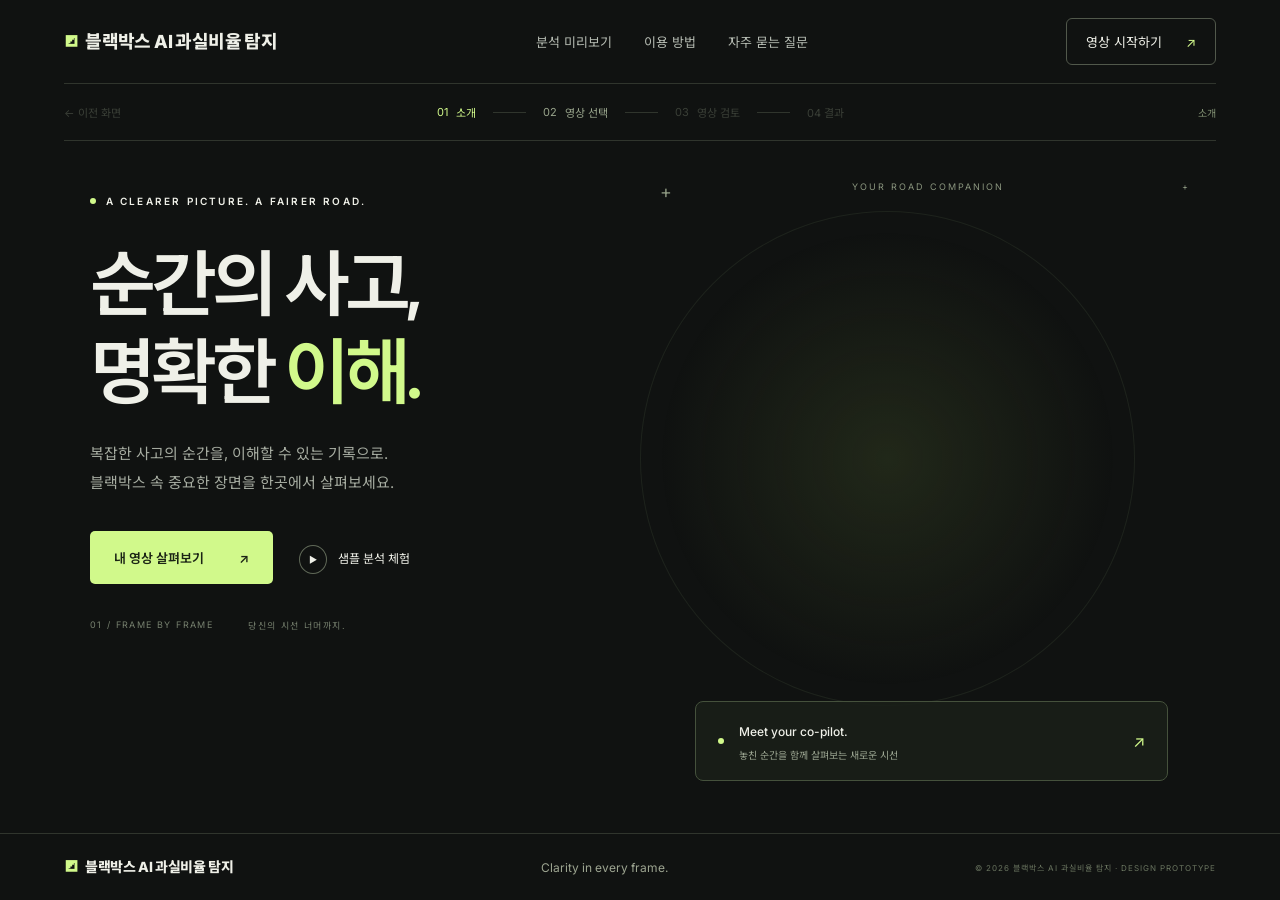
==== index.html @ f040b520 "Add free Streamlit deployment with existing website design Add cloud_app.py with the existing Spline" ====
<!doctype html>
<html lang="ko"><head><meta charset="utf-8"><meta name="viewport" content="width=device-width, initial-scale=1"><title>블랙박스 AI 과실비율 탐지 — 모든 순간을 명확하게</title><meta name="description" content="블랙박스 사고 영상을 살펴보고, 중요한 순간과 기록을 정리하는 블랙박스 AI 과실비율 탐지 디자인 프로토타입."><link rel="stylesheet" href="style.css"><link rel="stylesheet" href="flow.css"><link rel="stylesheet" href="analysis.css"><link rel="stylesheet" href="refinements.css"></head>
<body><header><a class="brand" href="#"><span class="brandmark">◩</span><span class="brand-name">블랙박스 AI 과실비율 탐지</span></a><nav aria-label="주 메뉴"><a href="#experience">분석 미리보기</a><a href="#process">이용 방법</a><a href="#questions">자주 묻는 질문</a></nav><a href="#workspace" class="nav-cta">영상 시작하기 <span>↗</span></a></header>
<main><section class="hero"><div class="hero-copy"><div class="eyebrow"><i></i> A CLEARER PICTURE. A FAIRER ROAD.</div><h1>순간의 사고,<br>명확한 <span>이해.</span></h1><p>복잡한 사고의 순간을, 이해할 수 있는 기록으로.<br>블랙박스 속 중요한 장면을 한곳에서 살펴보세요.</p><div class="hero-actions"><a class="button primary" href="#workspace">내 영상 살펴보기 <span>↗</span></a><button class="text-button" id="sample-start"><span class="play">▶</span> 샘플 분석 체험</button></div><div class="hero-foot"><span>01 / FRAME BY FRAME</span><span>당신의 시선 너머까지.</span></div></div><div class="hero-visual"><div class="orb"></div><iframe src="https://my.spline.design/nexbotrobotcharacterconcept-krPbYM4zZIaslTOeeMHRSIe1/" title="Spline NEXBOT 3D 사고 분석 어시스턴트" frameborder="0" width="100%" height="100%" allow="fullscreen"></iframe><div class="visual-top"><span class="cross">+</span><span>YOUR ROAD COMPANION</span><span>+</span></div><div class="robot-caption"><span class="status-dot"></span><div><b>Meet your co-pilot.</b><small>놓친 순간을 함께 살펴보는 새로운 시선</small></div><span>↗</span></div></div></section>
<div class="ticker"><span>SEE THE MOMENT</span><i>✳</i><span>UNDERSTAND THE STORY</span><i>✳</i><span>MOVE FORWARD</span><i>✳</i><span>SEE THE MOMENT</span></div>
<section class="experience section" id="experience"><div class="section-heading"><div><div class="eyebrow muted">01 — THE BIG PICTURE</div><h2>기억은 흐릿해져도,<br>기록은 선명하게.</h2></div><p>장면과 사건의 흐름을 나란히.<br>복잡했던 순간이 하나의 이야기로 정리됩니다.</p></div><div class="analysis-panel"><div class="panel-toolbar"><span><i class="status-dot"></i> INCIDENT REVIEW <em>예시 화면</em></span><span>CASE #CF–0001 ↗</span></div><div class="analysis-grid"><div class="scene-wrap"><svg class="road-scene" viewBox="0 0 800 440" role="img" aria-label="교차로 차량 진입 상황을 보여주는 예시 도로 일러스트"><defs><linearGradient id="sky" x2="0" y2="1"><stop stop-color="#657a81"/><stop offset="1" stop-color="#c1c1ac"/></linearGradient><linearGradient id="road" x2="0" y2="1"><stop stop-color="#4d5553"/><stop offset="1" stop-color="#1e2526"/></linearGradient></defs><path fill="url(#sky)" d="M0 0h800v440H0z"/><g fill="#465655"><path d="M0 50h100v200H0zM110 95h85v160h-85zM620 70h85v190h-85zM715 15h85v245h-85z"/><path d="M200 120h55v145h-55zM550 110h60v150h-60z"/></g><path fill="url(#road)" d="M265 230h280L800 440H0z"/><path stroke="#bec3b7" stroke-width="3" fill="none" d="M270 235 45 440M540 235l210 205"/><path stroke="#dedcc0" stroke-width="5" stroke-dasharray="30 30" d="M360 245 275 440M445 245l75 195"/><g fill="#c6ccc0" opacity=".75"><path d="m200 298 29-15h341l22 15zM161 322l25-15h423l24 15z"/></g><g stroke="#323d3c" stroke-width="7"><path d="M235 120v160M572 108v175M235 135h160"/></g><rect x="361" y="127" width="49" height="20" rx="4" fill="#142020"/><circle cx="399" cy="137" r="5" fill="#baf16a"/><g id="car"><path d="m420 262 10-35h61l20 37 10 10v30h-111v-28z" fill="#c4cecb"/><path d="m440 232-9 29h64l-12-29z" fill="#273d40"/><rect x="416" y="281" width="18" height="7" rx="2" fill="#ff9979"/><rect x="498" y="281" width="16" height="7" rx="2" fill="#ff9979"/><path stroke="#121919" stroke-width="10" d="M421 302v10m89-10v10"/></g><rect x="398" y="215" width="136" height="107" rx="5" fill="none" stroke="#d2f995" stroke-width="2" stroke-dasharray="12 4"/><rect x="398" y="193" width="113" height="22" fill="#d2f995"/><text x="407" y="208" font-size="12" font-family="monospace" fill="#1b2917">VEHICLE 01</text><path fill="#0a1011" d="M0 423Q400 350 800 423v17H0z"/></svg><div class="camera-overlay"><span>● REC <b>FRONT CAMERA</b></span><span>ILLUSTRATIVE SCENE</span></div><div class="scene-bottom"><span id="scene-time">00:04 / 00:12</span><span>교차로 진입</span></div><div class="timeline"><div id="timeline-fill"></div></div></div><div class="insights"><div class="insight-title">사건 타임라인 <span>3 EVENTS</span></div><button class="event active" data-event="0"><span>00:04</span><div><b>교차로 진입</b><p>전방 차량의 위치와 신호를 확인합니다.</p></div><i>↗</i></button><button class="event" data-event="1"><span>00:07</span><div><b>차량 간 접근</b><p>차량의 이동 경로를 살펴봅니다.</p></div><i>↗</i></button><button class="event" data-event="2"><span>00:09</span><div><b>주요 장면 확인</b><p>상황 확인에 필요한 순간을 기록합니다.</p></div><i>↗</i></button><div class="sample-note">✳ 이해를 돕기 위한 가상 사례입니다.<br>실제 영상 분석 결과가 아닙니다.</div></div></div></div></section>
<section class="workspace section" id="workspace"><div><div class="eyebrow muted">02 — YOUR SIDE OF THE STORY</div><h2>당신의 기록에서<br>시작하세요.</h2><p>영상을 선택하고, 중요한 순간을 메모하세요.<br>파일은 서버로 전송되지 않고 이 브라우저에서 재생됩니다.</p><div class="local-label"><span>⌁</span> LOCAL VIDEO REVIEW</div></div><div class="upload-card"><input type="file" id="file" accept="video/*" hidden><div id="dropzone"><span class="upload-icon">↥</span><h3>블랙박스 영상을 놓아주세요</h3><p>또는 아래 버튼으로 파일을 선택하세요</p><button class="button primary" id="choose-file">영상 선택하기 <span>＋</span></button><small>MP4 · WEBM · MOV / 브라우저에서 재생 가능한 영상</small></div><div id="video-work" hidden><div class="file-header"><b id="filename"></b><button id="replace">다른 영상</button></div><video id="video" controls playsinline></video></div><p role="status" id="file-status"></p><div class="upload-disclaimer">현재는 영상 검토용 프로토타입입니다. 자동 사고 분석은 연결되지 않았습니다.</div></div></section>
<section class="process section" id="process"><div class="eyebrow muted">03 — SIMPLE BY DESIGN</div><h2>복잡한 순간을 정리하는<br>가장 차분한 방법.</h2><div class="steps"><article><span>01 / UPLOAD</span><h3>기록을 불러오고</h3><p>블랙박스 영상을 선택해<br>사고 전후의 흐름을 살펴보세요.</p></article><article><span>02 / REVIEW</span><h3>순간을 살펴보고</h3><p>영상을 보면서<br>사고 상황과 진행 방향을 알려주세요.</p></article><article><span>03 / ORGANIZE</span><h3>이야기를 정리하세요</h3><p>예상 과실비율과 판단 이유를 확인하고<br>분석 결과를 내려받으세요.</p></article></div></section>
<section class="faq section" id="questions"><div><div class="eyebrow muted">A LITTLE MORE CLARITY</div><h2>궁금한 점이<br>있으신가요?</h2></div><div class="faq-list"><details><summary>실제로 AI가 사고를 분석하나요?<span>＋</span></summary><p>현재 버전은 디자인과 영상 검토 흐름을 체험하는 프로토타입입니다. AI 분석, 과실 판단, 차량 자동 인식은 수행하지 않습니다. 타임라인은 별도의 가상 예시입니다.</p></details><details><summary>선택한 영상은 어디에 저장되나요?<span>＋</span></summary><p>선택한 영상은 이 브라우저 안에서만 재생되며 서버에 업로드되지 않습니다. 메모는 새로고침하면 초기화되므로 기록 내려받기로 보관하세요.</p></details><details><summary>어떤 파일을 사용할 수 있나요?<span>＋</span></summary><p>브라우저가 지원하는 MP4, WebM 등의 영상을 사용할 수 있습니다. MOV는 코덱에 따라 재생되지 않을 수 있습니다. 재생되지 않으면 MP4 형식으로 변환해 주세요.</p></details></div></section>
<section class="closing"><div class="eyebrow">EVERY FRAME TELLS A STORY.</div><h2>흔들린 순간에도,<br>흔들리지 않는 시선.</h2><a class="button primary" href="#workspace">내 기록 살펴보기 ↗</a></section></main><footer><a class="brand" href="#"><span class="brandmark">◩</span><span class="brand-name">블랙박스 AI 과실비율 탐지</span></a><span>Clarity in every frame.</span><small>© 2026 블랙박스 AI 과실비율 탐지 · DESIGN PROTOTYPE</small></footer><script src="cloud-bridge.js"></script><script src="app.js"></script><script src="flow.js"></script><script src="report-view.js"></script><script src="analysis.js"></script></body></html>
---- style.css ----
@import url('https://fonts.googleapis.com/css2?family=Inter:wght@400;500;600;700;800&family=Noto+Sans+KR:wght@400;500;600;700;800&display=swap');
:root{--bg:#101211;--panel:#191c19;--ink:#eff0e8;--muted:#92998f;--lime:#d1f98b;--line:#30352d}*{box-sizing:border-box}html{scroll-behavior:smooth;scroll-padding-top:90px}body{margin:0;background:var(--bg);color:var(--ink);font-family:Inter,'Noto Sans KR',sans-serif;-webkit-font-smoothing:antialiased}a{color:inherit;text-decoration:none}button,input,textarea{font:inherit}button,a,summary{-webkit-tap-highlight-color:transparent}button{cursor:pointer}button:focus-visible,a:focus-visible,summary:focus-visible{outline:2px solid var(--lime);outline-offset:6px}header{height:96px;display:flex;align-items:center;justify-content:space-between;margin:0 5%;border-bottom:1px solid var(--line);gap:24px}.brand{font-size:20px;letter-spacing:-.8px;font-weight:800;white-space:nowrap}.brandmark{color:var(--lime);font-size:28px;vertical-align:-2px;margin-right:6px}.brand-dot{font-size:11px;vertical-align:top;margin-left:3px}nav{display:flex;gap:32px;font-size:13px;color:#b6bcb3}.nav-cta{border:1px solid #51584b;border-radius:6px;padding:13px 19px;font-size:13px}.nav-cta span{margin-left:20px;color:var(--lime)}.hero{min-height:650px;display:grid;grid-template-columns:1fr 1fr;padding:0 5%;overflow:hidden}.hero-copy{padding-top:80px;position:relative;z-index:2}.eyebrow{font-size:10px;font-weight:600;letter-spacing:2.2px;display:flex;align-items:center;gap:10px}.eyebrow i,.status-dot{display:inline-block;width:6px;height:6px;background:var(--lime);border-radius:50%}h1{font-size:clamp(48px,5.6vw,86px);font-weight:600;letter-spacing:-5px;line-height:1.23;margin:33px 0 24px}h1 span{color:var(--lime)}.hero p,.workspace p{font-size:15px;line-height:1.9;color:#a6aca1}.hero-actions{display:flex;gap:26px;align-items:center;margin-top:34px}.button{display:inline-flex;gap:35px;justify-content:center;align-items:center;padding:17px 24px;border:0;border-radius:5px;font-size:13px;font-weight:600;transition:transform .2s,background .2s}.button:hover{transform:translateY(-3px);background:#e2ffaf}.primary{background:var(--lime);color:#1b2415}.text-button{border:0;background:none;color:var(--ink);font-size:12px;padding:12px 0}.play{border:1px solid #606958;border-radius:50%;font-size:9px;padding:8px 9px;margin-right:8px}.hero-foot{display:flex;gap:35px;color:#77816f;font-size:9px;letter-spacing:1.4px;margin:65px 0 25px}.hero-visual{position:relative;min-width:0}.hero-visual iframe{position:absolute;inset:0;z-index:1;border:0}.orb{position:absolute;width:90%;aspect-ratio:1;top:70px;background:radial-gradient(ellipse,#44542b55,transparent 65%);border:1px solid #343d2d66;border-radius:50%}.visual-top{position:absolute;top:40px;left:20px;right:0;display:flex;justify-content:space-between;font-size:9px;letter-spacing:2px;color:#8b967f;z-index:2;pointer-events:none}.cross{font-size:18px}.robot-caption{position:absolute;z-index:2;bottom:52px;left:10%;right:4%;display:flex;align-items:center;gap:15px;background:#1b211ac9;border:1px solid #45513c;border-radius:8px;padding:18px 22px;backdrop-filter:blur(20px);pointer-events:none}.robot-caption b{font-size:12px;font-weight:500}.robot-caption small{display:block;font-size:10px;color:#9ca692;margin-top:7px}.robot-caption>span:last-child{margin-left:auto;color:var(--lime)}.ticker{border-top:1px solid var(--line);border-bottom:1px solid var(--line);display:flex;justify-content:space-around;align-items:center;gap:30px;white-space:nowrap;overflow:hidden;padding:24px 0;font-size:12px;letter-spacing:3px;color:#b2b9a8}.ticker i{font-size:22px;font-style:normal;color:var(--lime)}.section{padding:100px 7%}.muted{color:#89937e}.section-heading{display:flex;justify-content:space-between;align-items:flex-end;margin-bottom:40px}h2{font-size:40px;font-weight:500;line-height:1.4;letter-spacing:-1.8px;margin:22px 0 0}.section-heading p{font-size:13px;line-height:1.9;color:var(--muted);margin-bottom:3px}.analysis-panel{border:1px solid #3c4436;border-radius:10px;overflow:hidden;background:#171b16;box-shadow:0 25px 80px #0003}.panel-toolbar{display:flex;justify-content:space-between;padding:20px 24px;font-size:10px;letter-spacing:1px;color:#bfc7b7;border-bottom:1px solid var(--line)}.panel-toolbar .status-dot{margin-right:8px}.panel-toolbar em{font-style:normal;font-size:9px;letter-spacing:0;color:#a3b88f;border:1px solid #45513c;padding:4px 7px;margin-left:10px}.analysis-grid{display:grid;grid-template-columns:1.6fr 1fr;padding:18px;gap:25px}.scene-wrap{position:relative;min-width:0;align-self:center;border-radius:5px;overflow:hidden}.road-scene{width:100%;display:block;filter:saturate(.7)}.camera-overlay{position:absolute;top:15px;left:16px;right:16px;display:flex;justify-content:space-between;font-size:8px;letter-spacing:1px;color:#e8ebda}.camera-overlay b{font-weight:400;margin-left:12px}.scene-bottom{position:absolute;bottom:22px;left:16px;right:16px;display:flex;justify-content:space-between;font-size:10px}.timeline{height:3px;background:#4c5347;position:absolute;bottom:10px;left:16px;right:16px}.timeline div{height:100%;width:33%;background:var(--lime);transition:width .3s}.insights{padding:8px 5px 0 0}.insight-title{font-size:13px;display:flex;justify-content:space-between;padding-bottom:15px}.insight-title span{font-size:8px;color:#839276;letter-spacing:1px}.event{display:flex;text-align:left;align-items:flex-start;gap:16px;width:100%;padding:17px 10px;background:transparent;color:var(--ink);border:0;border-top:1px solid #31392b}.event>span{font-size:11px;color:#8f9b82;margin-top:3px}.event b{font-size:12px;font-weight:500}.event p{font-size:10px;color:#8f9b82;line-height:1.6;margin:8px 0 0}.event i{font-style:normal;margin-left:auto;color:#849575}.event.active{background:#d1f98b0c}.event.active>span,.event.active b{color:var(--lime)}.sample-note{color:#8e9a81;font-size:10px;line-height:1.7;margin:16px 10px}.workspace{background:#e9ece1;color:#20261b;display:grid;grid-template-columns:1fr 1.15fr;gap:75px}.workspace .muted{color:#617055}.workspace p{color:#73796a;font-size:13px;margin-top:23px}.local-label{display:flex;align-items:center;gap:15px;font-size:9px;letter-spacing:1.5px;margin-top:55px;color:#65705b}.local-label span{font-size:25px}.upload-card{background:#f4f5ee;border:1px solid #ced4c3;border-radius:10px;padding:22px}#dropzone{text-align:center;border:1px dashed #aeb99f;border-radius:7px;padding:28px 15px}#dropzone.drag{background:#d8ebbc}.upload-icon{display:inline-flex;align-items:center;justify-content:center;border:1px solid #c7cfbe;border-radius:50%;width:46px;height:46px;font-size:26px}h3{font-size:17px;font-weight:500;letter-spacing:-.5px}#dropzone p{font-size:11px;margin:8px 0 23px}#dropzone small{display:block;font-size:9px;color:#838c78;margin-top:20px}.upload-disclaimer{font-size:10px;line-height:1.7;color:#79836d;margin:15px 0 0}#file-status{font-size:12px;color:#9c381a}#file-status:empty{display:none}.file-header{display:flex;justify-content:space-between;gap:15px;font-size:12px;margin-bottom:12px}.file-header b{overflow-wrap:anywhere}.file-header button{border:0;background:none;color:#64734f;white-space:nowrap}video{width:100%;max-height:280px;background:#111;border-radius:5px}label{display:block;font-size:12px;margin:18px 0 9px}textarea{width:100%;min-height:70px;resize:vertical;border:1px solid #c6ceba;background:#fff9;border-radius:5px;padding:12px;font-size:12px}.note-actions{display:flex;align-items:center;justify-content:space-between;gap:10px}.note-actions .button{padding:12px;font-size:11px}.note-actions .text-button{color:#4f5b42;font-size:11px}#notes{list-style:none;padding:0;font-size:12px}#notes li{border-top:1px solid #d2d8c9;padding:12px 0;overflow-wrap:anywhere}#notes button{background:none;border:0;color:#6a7e50;margin-right:12px}.steps{display:grid;grid-template-columns:repeat(3,1fr);margin-top:50px;border-top:1px solid var(--line)}.steps article{padding:32px 28px 0 0}.steps article+article{border-left:1px solid var(--line);padding-left:35px}.steps span{font-size:10px;color:#a3b28e;letter-spacing:1px}.steps h3{font-size:23px;margin-top:30px}.steps p{font-size:13px;line-height:1.9;color:var(--muted)}.faq{border-top:1px solid var(--line);display:grid;grid-template-columns:1fr 1.3fr;gap:80px}.faq-list{padding-top:10px}details{border-bottom:1px solid var(--line)}summary{list-style:none;cursor:pointer;font-size:14px;padding:23px 0;display:flex;justify-content:space-between;gap:20px}summary::-webkit-details-marker{display:none}summary span{color:var(--lime)}details p{font-size:12px;line-height:1.9;color:var(--muted);padding-bottom:15px}details[open] summary span{transform:rotate(45deg)}.closing{text-align:center;background:radial-gradient(ellipse at 50% 100%,#35412555,transparent 75%);padding:70px 20px 90px;border-top:1px solid var(--line)}.closing .eyebrow{justify-content:center;color:#929d86}.closing h2{font-size:46px;margin:28px 0 35px}footer{display:flex;justify-content:space-between;align-items:center;gap:20px;padding:35px 5%;border-top:1px solid var(--line)}footer .brand{font-size:16px}footer>span{font-size:12px;color:#9da591}footer small{font-size:8px;color:#69745f;letter-spacing:1px}@media(min-width:1600px){main,header,footer{max-width:1600px;margin-left:auto;margin-right:auto}}@media(max-width:900px){nav{gap:17px}h1{letter-spacing:-3px}.hero{min-height:600px}.hero-copy{padding-top:65px}.hero-actions{gap:15px}.button{gap:18px;padding:15px 18px}.hero-foot{gap:15px}.robot-caption{left:0;right:0}.analysis-grid{grid-template-columns:1.3fr 1fr;gap:15px}.event{gap:9px;padding:12px 5px}.section{padding:75px 5%}.workspace{gap:35px}.faq{gap:35px}}@media(max-width:650px){header{height:77px}.brand{font-size:16px}nav{display:none}.nav-cta{font-size:11px;padding:10px 12px}.nav-cta span{margin-left:8px}.hero{grid-template-columns:1fr;padding:0 6%}.hero-copy{padding-top:48px}h1{font-size:59px;letter-spacing:-3px;margin-top:25px}.hero p{font-size:13px}.hero-foot{margin-top:35px}.hero-visual{height:430px;margin-top:-10px}.visual-top{top:10px;left:0}.robot-caption{bottom:20px;left:5%;right:5%}.orb{top:15px}.ticker{justify-content:flex-start;font-size:10px;padding:18px 20px}.section-heading{display:block}.section-heading p{margin-top:25px}h2{font-size:32px}.analysis-grid{grid-template-columns:1fr;padding:12px}.panel-toolbar{padding:16px 12px;font-size:8px}.panel-toolbar em{margin-left:5px}.insights{padding:10px}.event{padding:18px 7px;gap:20px}.workspace,.faq{grid-template-columns:1fr;gap:32px}.local-label{margin-top:24px}.upload-card{padding:14px}.steps{grid-template-columns:1fr;margin-top:35px}.steps article,.steps article+article{padding:25px 0;border-left:0;border-bottom:1px solid var(--line)}.steps h3{margin:18px 0 12px}.steps p{margin:0 0 15px}.closing h2{font-size:35px}footer{flex-wrap:wrap}footer small{width:100%}.section{padding:65px 6%}}@media(prefers-reduced-motion:reduce){html{scroll-behavior:auto}*{transition:none!important}}
---- flow.css ----
[hidden]{display:none!important}
html:has(.screen-app){height:100%;scroll-behavior:auto}
.screen-app{height:100dvh;display:flex;flex-direction:column;overflow:hidden}
.screen-app header{flex:0 0 84px;width:90%;margin:0 auto}
.screen-app main{position:relative;flex:1;min-height:0;width:100%;max-width:none;overflow:hidden}
.screen-app main>section{height:100%;overflow-y:auto;overscroll-behavior:contain;scrollbar-width:thin;scrollbar-color:#637451 transparent}
.screen-app .hero{min-height:0;padding:0 7%;grid-template-columns:1fr 1fr}
.screen-app .hero-copy{padding-top:clamp(25px,6vh,85px)}
.screen-app .hero-visual{min-height:430px}
.screen-app .hero-foot{margin-top:35px}
.screen-app .section{padding:35px 7% 30px}
.screen-app h2{font-size:34px}
.screen-app .section-heading{margin-bottom:25px}
.screen-app .workspace{align-items:center;gap:60px}
.screen-app .faq{border:0;align-content:center}
.screen-app .process .steps{margin-top:35px}
.screen-app footer{flex:0 0 57px;width:100%;padding:16px 5%;margin:0;max-width:none}
.screen-app .closing{display:none}
.screen-bar{display:flex;align-items:center;justify-content:space-between;gap:20px;margin:0 5%;height:57px;flex-shrink:0;border-bottom:1px solid var(--line)}
.screen-bar button{border:0;background:none;color:#99a58c;font-size:11px;padding:10px 0}
.screen-bar button:disabled{opacity:.3;cursor:default}
.screen-bar .back-screen{min-width:90px;text-align:left}
.screen-steps{display:flex;align-items:center;gap:17px}
.screen-steps button{display:flex;gap:8px;align-items:center}
.screen-steps button[aria-current]{color:var(--lime)}
.screen-steps i{width:33px;height:1px;background:var(--line)}
.screen-counter{font-size:10px;color:#829173;min-width:90px;text-align:right}
.screen-next{margin-top:26px;display:flex;justify-content:flex-end}
.screen-app .faq .screen-next{grid-column:2}
.screen-app header nav a[aria-current]{color:var(--lime)}
.review-heading{display:flex;justify-content:space-between;align-items:center;gap:20px;margin-bottom:22px}
.review-heading h2{margin-top:12px}
.review-badge{font-size:10px;color:#9aaa86;letter-spacing:1px}
.review-content{max-width:1200px;margin:0 auto;background:#e9ece1;color:#20261b}
.review-content #video-work{display:grid;grid-template-columns:1.3fr 1fr;column-gap:28px}
.review-content .file-header{grid-column:1/-1}
.review-content video{grid-column:1;grid-row:2/7;max-height:380px;align-self:start}
.review-content label{grid-column:2;margin-top:0}
.review-content textarea{grid-column:2;min-height:92px}
.review-content .note-actions,.review-content #notes{grid-column:2}
.review-content #notes{max-height:145px;overflow:auto;margin-bottom:0}
.resume{color:#4a6037!important;display:block;margin:10px auto 0}
#upload-status{font-size:12px;color:#9c381a}#upload-status:empty{display:none}
.screen-app .workspace .upload-disclaimer{max-width:500px}
@media(min-width:1000px) and (max-height:850px){.screen-app h1{font-size:64px;margin:20px 0}.screen-app .hero-copy{padding-top:25px}.screen-app .hero-actions{margin-top:20px}.screen-app .hero-foot{margin-top:25px}.screen-app .hero-visual{min-height:350px}.screen-app .section{padding-top:25px}.screen-app .experience h2{font-size:28px}.screen-app .section-heading{margin-bottom:20px}.screen-app .road-scene{max-height:300px}.screen-app .section-heading h2{margin-top:10px}}
@media(max-width:650px){.screen-app header{flex-basis:70px}.screen-bar{height:53px;gap:10px}.screen-counter{display:none}.screen-steps{gap:10px}.screen-steps i{width:15px}.screen-steps button{font-size:10px;gap:4px}.screen-app .section{padding:26px 6%}.screen-app .hero{grid-template-columns:1fr;grid-template-rows:auto 340px;padding:0 6%}.screen-app .hero-copy{padding-top:24px}.screen-app .hero-visual{height:340px;min-height:340px}.screen-app h1{font-size:48px;margin:20px 0}.screen-app .hero-foot{margin:25px 0 10px}.screen-app .hero-actions{margin-top:22px}.screen-app footer{flex-basis:40px;padding:12px 5%}.screen-app footer .brand{font-size:12px}.screen-app footer>span{font-size:10px}.screen-app footer small{display:none}.screen-app .workspace{display:block}.screen-app .workspace .upload-card{margin-top:25px}.screen-app .workspace h2{font-size:30px}.screen-app .workspace .local-label{display:none}.screen-app .faq{display:block}.screen-app .faq-list{margin-top:20px}.screen-app h2{font-size:29px}.review-content #video-work{display:block}.review-content label{margin-top:17px}.review-content video{max-height:260px}.review-heading h2{font-size:26px}.review-badge{display:none}.screen-app .hero-visual .robot-caption{bottom:12px}}
---- analysis.css ----
.engine-config{grid-column:1;align-self:start;margin-top:20px;border-top:1px solid #c6ceba;padding-top:18px;color:#37482c}.screen-app .workspace{grid-template-rows:auto 1fr;column-gap:45px;row-gap:0;align-content:center}.workspace>div:first-child{grid-column:1;grid-row:1}.workspace>.upload-card{grid-column:2;grid-row:1/3;align-self:center}.engine-line{display:flex;align-items:center;gap:9px;flex-wrap:wrap;font-size:10px}.engine-line b{letter-spacing:1.4px}.engine-light{width:7px;height:7px;border-radius:50%;background:#9eaa91}.engine-light.ready{background:#649723;box-shadow:0 0 0 4px #b8d29855}.engine-line>span:last-child{font-size:11px}.engine-config summary{font-size:12px;color:#445937}.engine-config summary span{color:#526f3c}.engine-config p{font-size:11px;line-height:1.8}.engine-config input{width:100%;background:#f4f6ee;border:1px solid #c4cfb7;color:#24301e;border-radius:5px;padding:11px;font-size:12px}.engine-config .button{margin-top:16px;padding:11px 17px}.engine-config label{font-size:11px}.engine-local a{color:#3f6226;text-decoration:underline}.analysis-form{max-width:1200px;margin:22px auto 0;border:1px solid var(--line);border-radius:8px;padding:23px;background:#181e16}.analysis-form-heading{display:flex;align-items:center;justify-content:space-between;gap:12px}.analysis-form h3{font-size:22px;margin:13px 0 5px}.engine-state-mini{font-size:10px;color:#a6b98d}.analysis-form textarea{background:#11170f;color:#edf3e5;border-color:#3a4831;min-height:90px}.analysis-options{display:grid;grid-template-columns:1fr 1fr;gap:20px}.analysis-options select{width:100%;padding:12px;background:#11170f;color:#edf3e5;border:1px solid #3a4831;border-radius:5px;font-size:12px}.analysis-caption{font-size:11px;color:#95a289;line-height:1.8}.checkbox-label{display:flex;align-items:center;gap:10px;font-size:12px;margin-top:18px}.checkbox-label input{accent-color:var(--lime);width:16px;height:16px}.analyze-submit{display:flex;align-items:center;gap:20px;margin-top:22px}.analyze-submit span{font-size:10px;color:#8fa47b;overflow-wrap:anywhere}button:disabled{cursor:not-allowed;opacity:.45;transform:none!important}.processing-screen{display:flex;align-items:center;justify-content:center}.processing-inner{width:min(600px,100%);text-align:center}.processing-inner .eyebrow{justify-content:center}.scan-ring{width:85px;height:85px;margin:0 auto 35px;border:1px solid #6d894f;border-radius:50%;display:grid;place-items:center;font-size:35px;color:var(--lime);box-shadow:0 0 50px #b9ed7820;animation:breathe 2.5s ease-in-out infinite}.processing-inner h2{margin-bottom:30px}.processing-inner>p{font-size:13px;color:#a7b69b;line-height:1.8}.processing-inner progress{width:100%;height:8px;accent-color:var(--lime);margin-top:15px}.processing-meta{display:flex;justify-content:space-between;font-size:10px;color:#8c9b7f;margin:15px 0 25px}.processing-inner .text-button{margin-top:15px}.processing-inner .button{display:block;margin:15px auto}.result-notice{padding:14px 18px;background:#d1f98b0a;border:1px solid #465639;border-radius:6px;color:#b1c59c;font-size:11px;line-height:1.8;margin-bottom:20px}.result-summary{display:grid;grid-template-columns:2fr 1fr;gap:20px;margin-bottom:20px}.result-summary article,.result-block{background:#1a2017;border:1px solid #35402e;border-radius:8px;padding:23px}.result-summary article>span{font-size:11px;color:#99aa87}.result-summary h3{font-size:22px;margin:15px 0}.result-summary p,.result-block p,.result-block li{font-size:12px;line-height:1.9;color:#a9b59e}.result-summary strong{display:block;color:var(--lime);font-size:45px;margin:17px 0 5px}.result-grid{display:grid;grid-template-columns:1fr 1fr;gap:20px;margin:20px 0}.result-block h3{margin:0 0 15px;font-size:18px}.result-block a{font-size:12px;color:var(--lime)}.fault-ratios{display:grid;grid-template-columns:1fr 1fr;gap:20px;margin:20px 0}.fault-ratios article{border-left:2px solid var(--lime);padding-left:20px}.fault-ratios strong{font-size:48px;color:var(--lime)}.fault-ratios article+article{border-color:#8a9b7b}.fault-ratios article+article strong{color:#c3ccbc}#risk-image{width:100%;border-radius:5px;margin-top:15px}#analyzed-player{max-height:500px;margin-top:12px}.result-actions{display:flex;gap:25px;flex-wrap:wrap;align-items:center;margin:25px 0}.result-actions .text-button:last-child{margin-left:auto;color:#d6a791}#analysis-error,#result-status{font-size:12px;color:#dec19b;line-height:1.7}#analysis-error:empty,#result-status:empty{display:none}.screen-app .review-screen{padding-bottom:45px}@keyframes breathe{50%{box-shadow:0 0 65px #b9ed7838;transform:scale(1.04)}}@media(prefers-reduced-motion:reduce){.scan-ring{animation:none}}@media(max-width:650px){.engine-config{margin-top:25px}.analysis-form{padding:18px}.analysis-form-heading{display:block}.engine-state-mini{display:block;margin-top:15px}.analysis-options,.result-summary,.result-grid{grid-template-columns:1fr}.analyze-submit{flex-direction:column;align-items:stretch;gap:12px}.screen-steps{gap:6px}.screen-steps i{width:9px}.screen-bar .back-screen{min-width:64px;font-size:10px}.screen-steps button{font-size:9px}.result-actions{gap:15px}.result-actions .text-button:last-child{margin-left:0}.result-summary article,.result-block{padding:18px}.fault-ratios strong{font-size:36px}.processing-meta{gap:10px;font-size:9px}.processing-inner h2{font-size:29px}}
---- refinements.css ----
.review-content #video-work{grid-template-columns:minmax(0,1.1fr) minmax(0,1fr);gap:22px 32px;align-items:start}
.review-content #video-work>.file-header{margin:0}
.review-content #video-work>video{grid-column:1;grid-row:2;max-height:520px;position:sticky;top:0}
.review-content #analysis-form{grid-column:2;grid-row:2;margin:0;padding:0;border:0;background:transparent;color:#20291c;min-width:0}
.review-content #analysis-form .eyebrow{font-size:9px;color:#68785b}
.review-content #analysis-form h3{font-size:25px;margin:12px 0 20px;line-height:1.35}
.review-content #analysis-form label{grid-column:auto;margin-top:15px;color:#425237}
.review-content #analysis-form textarea{min-height:190px;background:#f9faf4;border-color:#bac6ae;color:#26321f;font-size:15px;line-height:1.75}
.review-content #analysis-form .analysis-options{grid-template-columns:1fr}
.review-content #analysis-form select{background:#f9faf4;border-color:#bac6ae;color:#26321f}
.review-content #analysis-form .analysis-caption{font-size:11px;color:#6b775f}
.review-content #analysis-form .engine-state-mini{color:#54753a;white-space:nowrap}
.review-content #analysis-form .analyze-submit{display:block;margin-top:20px}
.review-content #analysis-form .analyze-submit .button{width:100%;font-size:15px;padding:18px}
.review-content #analyze-help{display:block;margin-top:10px;color:#657558;font-size:10px}
.review-content #analysis-error{color:#a14c22}
.accident-settings{border-color:#c2ccb9;margin-top:12px}
.accident-settings summary{padding:15px 0;color:#415735;font-size:12px}
.accident-settings summary span{color:#536f3e}
.accident-settings .checkbox-label{align-items:flex-start}
.accident-settings .analysis-caption{margin:14px 0}
.fault-focus{padding:0!important;overflow:hidden;background:#192016;display:grid;grid-template-columns:minmax(320px,.9fr) minmax(0,1.1fr);border-color:#4e613e}
.verdict-hero{padding:32px;background:linear-gradient(145deg,#25321d,#192116);display:flex;flex-direction:column;justify-content:center}
.verdict-kicker{font-size:14px;letter-spacing:1px;color:#c8ec9b;margin-bottom:16px}
.fault-focus .verdict-type{font-size:23px;line-height:1.5;margin:0}
.verdict-ratios{display:grid;grid-template-columns:1fr 1fr;gap:20px;margin:33px 0 24px}
.party-label{font-size:12px;letter-spacing:2px;color:#b4c3a4}
.verdict-party h4{font-size:17px;font-weight:500;line-height:1.55;margin:10px 0 8px;min-height:52px}
.party-value{display:flex;align-items:baseline;gap:5px;letter-spacing:-4px;color:var(--lime)}
.party-value strong{font-size:clamp(66px,7vw,112px);font-weight:600;line-height:1.1}
.party-value>span{font-size:28px;letter-spacing:0}
.party-b .party-value{color:#d8e0d0}
.fault-focus .verdict-party p{font-size:13px;color:#a9b99a;margin:12px 0 0}
.ratio-visual{height:9px;display:flex;gap:4px;border-radius:9px;overflow:hidden}
.ratio-a{background:var(--lime)}.ratio-b{background:#6d835a}
.fault-focus .verdict-headline{font-size:21px;line-height:1.6;color:#e5efda;margin:23px 0 8px;font-weight:500}
.verdict-reasons{padding:32px}
.fault-focus .verdict-reasons h3{font-size:27px;margin:15px 0 19px}
.fault-focus .verdict-reasons .basis-line{font-size:13px;color:#a0b38f;line-height:1.7;margin-bottom:16px}
.fault-focus .verdict-reasons .plain-reason{font-size:17px;color:#e1e8da;line-height:1.9;margin:0 0 22px;word-break:keep-all}
.situation-quote{border-left:2px solid #718c54;padding-left:16px;margin-bottom:23px}
.situation-quote>span{font-size:11px;color:#97ab83}
.fault-focus .situation-quote>p{font-size:14px;line-height:1.8;color:#bdcbb0;margin:8px 0 0;overflow-wrap:anywhere}
.legal-basis{display:grid;gap:15px}
.legal-basis article{border-top:1px solid #37462d;padding-top:15px}
.fault-focus .legal-basis a{font-size:14px;color:#d0edaa;line-height:1.7}
.fault-focus .legal-basis p{font-size:14px;color:#b6c5a8;line-height:1.85;margin:7px 0 0}
.fault-focus .legal-note{font-size:11px;color:#8fa27e;line-height:1.8;margin-top:22px}
.verdict-check{grid-column:1/-1;border-top:1px solid #3e4e32;padding:22px 32px;background:#131b10}
.verdict-check>b{font-size:14px;color:#c4d6b3}
.fault-focus .verdict-check>p{font-size:15px;margin:8px 0 0;color:#aabd97}
.verdict-check summary{font-size:12px;padding:16px 0}
.verdict-check details{border:0}
.fault-focus.held{display:block;padding:35px!important}
.fault-focus.held h3{font-size:31px;line-height:1.5}
.fault-focus.held p{font-size:18px;line-height:1.9}
.result-diagnostics{border:1px solid #35432c;border-radius:8px;margin:24px 0;padding:0 22px}
.result-diagnostics>summary{font-size:15px;padding:22px 0}
.result-diagnostics .result-summary{margin-top:5px}
.result-diagnostics .result-grid{margin-bottom:22px}
.results-screen .review-heading{margin-bottom:25px}
.results-screen .result-notice{font-size:11px;margin-top:20px}
@media(max-width:1000px){.fault-focus{grid-template-columns:1fr}.verdict-hero{padding:28px}.verdict-reasons{padding:28px}.verdict-party h4{min-height:0}.party-value strong{font-size:84px}.verdict-ratios{margin:25px 0 20px}}
@media(max-width:760px){.review-content #video-work{display:block}.review-content #video-work>video{position:static;max-height:300px;margin:15px 0 25px}.review-content #analysis-form{display:block}.review-content #analysis-form h3{font-size:23px}.review-content #analysis-form textarea{min-height:160px}.review-content #analysis-form .analysis-form-heading{display:flex}.review-content .file-header{margin-bottom:10px}.party-value strong{font-size:70px}.verdict-hero,.verdict-reasons{padding:23px}.verdict-check{padding:20px 23px}.fault-focus .verdict-reasons .plain-reason{font-size:16px}.fault-focus .verdict-reasons h3{font-size:24px}.verdict-party h4{font-size:15px}.party-value>span{font-size:23px}.result-diagnostics{padding:0 15px}}

/* Korean site name */
header .brand,footer .brand{display:flex;align-items:center;gap:8px;white-space:normal;min-width:0}
.brand .brandmark{flex-shrink:0;margin-right:0}
.brand-name{word-break:keep-all;line-height:1.4}
header .brand-name{font-size:18px;letter-spacing:-.6px}
footer .brand-name{font-size:14px;letter-spacing:-.4px}
@media(max-width:1100px){header nav{gap:14px;font-size:12px}header{gap:16px}header .brand-name{font-size:16px}}
@media(max-width:850px){header nav{display:none}}
@media(max-width:650px){header .brand{flex:1;gap:6px}header .brand-name{font-size:14px;max-width:180px}header .brandmark{font-size:23px}header .nav-cta{flex-shrink:0}.screen-app footer .brand-name{font-size:12px}.screen-app footer>span{display:none}.screen-app footer small{display:none}}
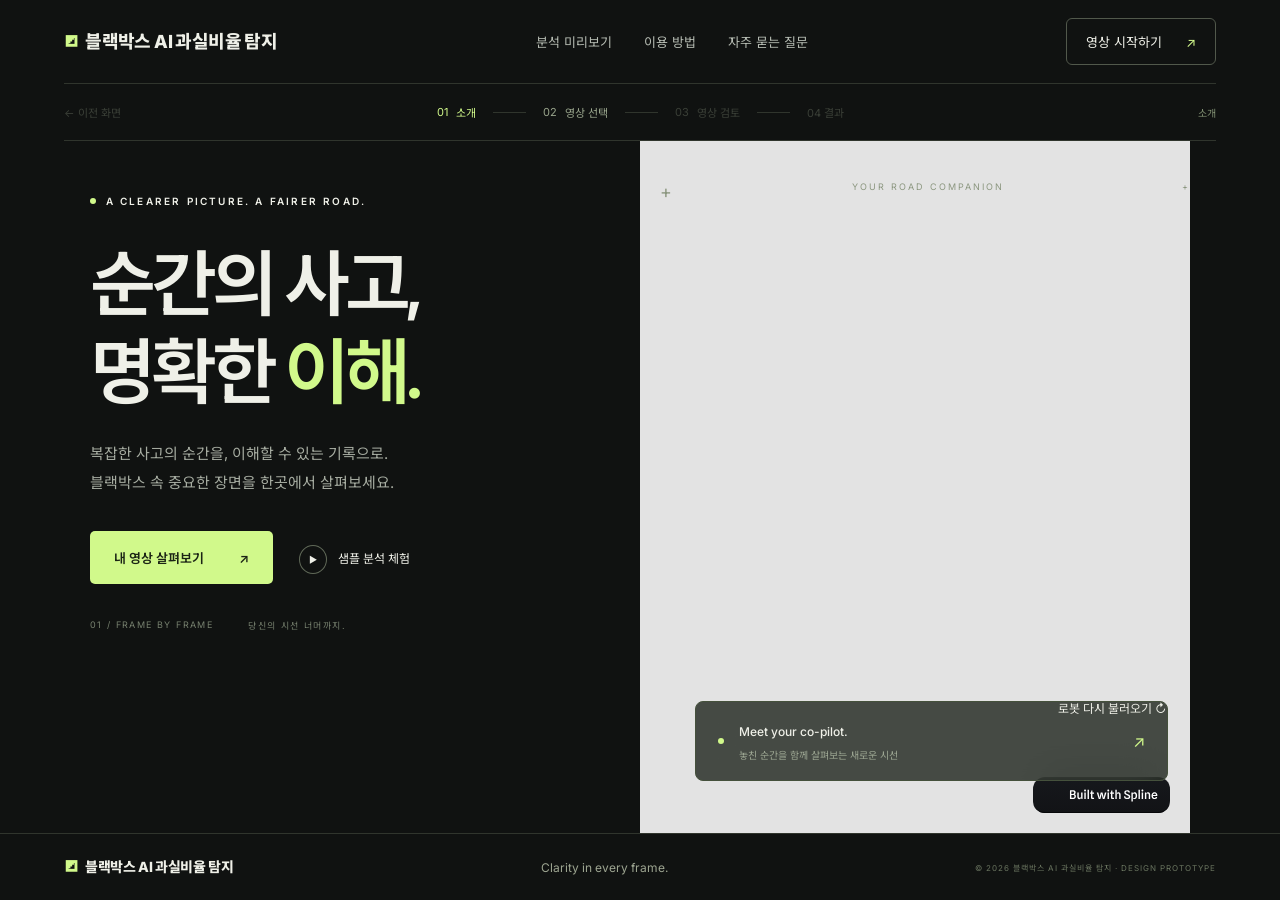
==== commit e7e48152: "Deploy temporal analysis, legal guidance and restored robot Track lateral approaches across time wit" ====
--- a/index.html
+++ b/index.html
@@ -1,7 +1,7 @@
 <!doctype html>
 <html lang="ko"><head><meta charset="utf-8"><meta name="viewport" content="width=device-width, initial-scale=1"><title>블랙박스 AI 과실비율 탐지 — 모든 순간을 명확하게</title><meta name="description" content="블랙박스 사고 영상을 살펴보고, 중요한 순간과 기록을 정리하는 블랙박스 AI 과실비율 탐지 디자인 프로토타입."><link rel="stylesheet" href="style.css"><link rel="stylesheet" href="flow.css"><link rel="stylesheet" href="analysis.css"><link rel="stylesheet" href="refinements.css"></head>
 <body><header><a class="brand" href="#"><span class="brandmark">◩</span><span class="brand-name">블랙박스 AI 과실비율 탐지</span></a><nav aria-label="주 메뉴"><a href="#experience">분석 미리보기</a><a href="#process">이용 방법</a><a href="#questions">자주 묻는 질문</a></nav><a href="#workspace" class="nav-cta">영상 시작하기 <span>↗</span></a></header>
-<main><section class="hero"><div class="hero-copy"><div class="eyebrow"><i></i> A CLEARER PICTURE. A FAIRER ROAD.</div><h1>순간의 사고,<br>명확한 <span>이해.</span></h1><p>복잡한 사고의 순간을, 이해할 수 있는 기록으로.<br>블랙박스 속 중요한 장면을 한곳에서 살펴보세요.</p><div class="hero-actions"><a class="button primary" href="#workspace">내 영상 살펴보기 <span>↗</span></a><button class="text-button" id="sample-start"><span class="play">▶</span> 샘플 분석 체험</button></div><div class="hero-foot"><span>01 / FRAME BY FRAME</span><span>당신의 시선 너머까지.</span></div></div><div class="hero-visual"><div class="orb"></div><iframe src="https://my.spline.design/nexbotrobotcharacterconcept-krPbYM4zZIaslTOeeMHRSIe1/" title="Spline NEXBOT 3D 사고 분석 어시스턴트" frameborder="0" width="100%" height="100%" allow="fullscreen"></iframe><div class="visual-top"><span class="cross">+</span><span>YOUR ROAD COMPANION</span><span>+</span></div><div class="robot-caption"><span class="status-dot"></span><div><b>Meet your co-pilot.</b><small>놓친 순간을 함께 살펴보는 새로운 시선</small></div><span>↗</span></div></div></section>
+<main><section class="hero"><div class="hero-copy"><div class="eyebrow"><i></i> A CLEARER PICTURE. A FAIRER ROAD.</div><h1>순간의 사고,<br>명확한 <span>이해.</span></h1><p>복잡한 사고의 순간을, 이해할 수 있는 기록으로.<br>블랙박스 속 중요한 장면을 한곳에서 살펴보세요.</p><div class="hero-actions"><a class="button primary" href="#workspace">내 영상 살펴보기 <span>↗</span></a><button class="text-button" id="sample-start"><span class="play">▶</span> 샘플 분석 체험</button></div><div class="hero-foot"><span>01 / FRAME BY FRAME</span><span>당신의 시선 너머까지.</span></div></div><div class="hero-visual"><div class="orb"></div><iframe id="hero-robot" data-src="robot-scene.html" title="Spline NEXBOT 3D 사고 분석 어시스턴트" frameborder="0" width="100%" height="100%" allow="fullscreen"></iframe><div class="visual-top"><span class="cross">+</span><span>YOUR ROAD COMPANION</span><span>+</span></div><div class="robot-caption"><span class="status-dot"></span><div><b>Meet your co-pilot.</b><small>놓친 순간을 함께 살펴보는 새로운 시선</small></div><span>↗</span></div></div></section>
 <div class="ticker"><span>SEE THE MOMENT</span><i>✳</i><span>UNDERSTAND THE STORY</span><i>✳</i><span>MOVE FORWARD</span><i>✳</i><span>SEE THE MOMENT</span></div>
 <section class="experience section" id="experience"><div class="section-heading"><div><div class="eyebrow muted">01 — THE BIG PICTURE</div><h2>기억은 흐릿해져도,<br>기록은 선명하게.</h2></div><p>장면과 사건의 흐름을 나란히.<br>복잡했던 순간이 하나의 이야기로 정리됩니다.</p></div><div class="analysis-panel"><div class="panel-toolbar"><span><i class="status-dot"></i> INCIDENT REVIEW <em>예시 화면</em></span><span>CASE #CF–0001 ↗</span></div><div class="analysis-grid"><div class="scene-wrap"><svg class="road-scene" viewBox="0 0 800 440" role="img" aria-label="교차로 차량 진입 상황을 보여주는 예시 도로 일러스트"><defs><linearGradient id="sky" x2="0" y2="1"><stop stop-color="#657a81"/><stop offset="1" stop-color="#c1c1ac"/></linearGradient><linearGradient id="road" x2="0" y2="1"><stop stop-color="#4d5553"/><stop offset="1" stop-color="#1e2526"/></linearGradient></defs><path fill="url(#sky)" d="M0 0h800v440H0z"/><g fill="#465655"><path d="M0 50h100v200H0zM110 95h85v160h-85zM620 70h85v190h-85zM715 15h85v245h-85z"/><path d="M200 120h55v145h-55zM550 110h60v150h-60z"/></g><path fill="url(#road)" d="M265 230h280L800 440H0z"/><path stroke="#bec3b7" stroke-width="3" fill="none" d="M270 235 45 440M540 235l210 205"/><path stroke="#dedcc0" stroke-width="5" stroke-dasharray="30 30" d="M360 245 275 440M445 245l75 195"/><g fill="#c6ccc0" opacity=".75"><path d="m200 298 29-15h341l22 15zM161 322l25-15h423l24 15z"/></g><g stroke="#323d3c" stroke-width="7"><path d="M235 120v160M572 108v175M235 135h160"/></g><rect x="361" y="127" width="49" height="20" rx="4" fill="#142020"/><circle cx="399" cy="137" r="5" fill="#baf16a"/><g id="car"><path d="m420 262 10-35h61l20 37 10 10v30h-111v-28z" fill="#c4cecb"/><path d="m440 232-9 29h64l-12-29z" fill="#273d40"/><rect x="416" y="281" width="18" height="7" rx="2" fill="#ff9979"/><rect x="498" y="281" width="16" height="7" rx="2" fill="#ff9979"/><path stroke="#121919" stroke-width="10" d="M421 302v10m89-10v10"/></g><rect x="398" y="215" width="136" height="107" rx="5" fill="none" stroke="#d2f995" stroke-width="2" stroke-dasharray="12 4"/><rect x="398" y="193" width="113" height="22" fill="#d2f995"/><text x="407" y="208" font-size="12" font-family="monospace" fill="#1b2917">VEHICLE 01</text><path fill="#0a1011" d="M0 423Q400 350 800 423v17H0z"/></svg><div class="camera-overlay"><span>● REC <b>FRONT CAMERA</b></span><span>ILLUSTRATIVE SCENE</span></div><div class="scene-bottom"><span id="scene-time">00:04 / 00:12</span><span>교차로 진입</span></div><div class="timeline"><div id="timeline-fill"></div></div></div><div class="insights"><div class="insight-title">사건 타임라인 <span>3 EVENTS</span></div><button class="event active" data-event="0"><span>00:04</span><div><b>교차로 진입</b><p>전방 차량의 위치와 신호를 확인합니다.</p></div><i>↗</i></button><button class="event" data-event="1"><span>00:07</span><div><b>차량 간 접근</b><p>차량의 이동 경로를 살펴봅니다.</p></div><i>↗</i></button><button class="event" data-event="2"><span>00:09</span><div><b>주요 장면 확인</b><p>상황 확인에 필요한 순간을 기록합니다.</p></div><i>↗</i></button><div class="sample-note">✳ 이해를 돕기 위한 가상 사례입니다.<br>실제 영상 분석 결과가 아닙니다.</div></div></div></div></section>
 <section class="workspace section" id="workspace"><div><div class="eyebrow muted">02 — YOUR SIDE OF THE STORY</div><h2>당신의 기록에서<br>시작하세요.</h2><p>영상을 선택하고, 중요한 순간을 메모하세요.<br>파일은 서버로 전송되지 않고 이 브라우저에서 재생됩니다.</p><div class="local-label"><span>⌁</span> LOCAL VIDEO REVIEW</div></div><div class="upload-card"><input type="file" id="file" accept="video/*" hidden><div id="dropzone"><span class="upload-icon">↥</span><h3>블랙박스 영상을 놓아주세요</h3><p>또는 아래 버튼으로 파일을 선택하세요</p><button class="button primary" id="choose-file">영상 선택하기 <span>＋</span></button><small>MP4 · WEBM · MOV / 브라우저에서 재생 가능한 영상</small></div><div id="video-work" hidden><div class="file-header"><b id="filename"></b><button id="replace">다른 영상</button></div><video id="video" controls playsinline></video></div><p role="status" id="file-status"></p><div class="upload-disclaimer">현재는 영상 검토용 프로토타입입니다. 자동 사고 분석은 연결되지 않았습니다.</div></div></section>
--- a/refinements.css
+++ b/refinements.css
@@ -1,74 +1,76 @@
-.review-content #video-work{grid-template-columns:minmax(0,1.1fr) minmax(0,1fr);gap:22px 32px;align-items:start}
-.review-content #video-work>.file-header{margin:0}
-.review-content #video-work>video{grid-column:1;grid-row:2;max-height:520px;position:sticky;top:0}
-.review-content #analysis-form{grid-column:2;grid-row:2;margin:0;padding:0;border:0;background:transparent;color:#20291c;min-width:0}
-.review-content #analysis-form .eyebrow{font-size:9px;color:#68785b}
-.review-content #analysis-form h3{font-size:25px;margin:12px 0 20px;line-height:1.35}
-.review-content #analysis-form label{grid-column:auto;margin-top:15px;color:#425237}
-.review-content #analysis-form textarea{min-height:190px;background:#f9faf4;border-color:#bac6ae;color:#26321f;font-size:15px;line-height:1.75}
-.review-content #analysis-form .analysis-options{grid-template-columns:1fr}
-.review-content #analysis-form select{background:#f9faf4;border-color:#bac6ae;color:#26321f}
-.review-content #analysis-form .analysis-caption{font-size:11px;color:#6b775f}
-.review-content #analysis-form .engine-state-mini{color:#54753a;white-space:nowrap}
-.review-content #analysis-form .analyze-submit{display:block;margin-top:20px}
-.review-content #analysis-form .analyze-submit .button{width:100%;font-size:15px;padding:18px}
-.review-content #analyze-help{display:block;margin-top:10px;color:#657558;font-size:10px}
-.review-content #analysis-error{color:#a14c22}
-.accident-settings{border-color:#c2ccb9;margin-top:12px}
-.accident-settings summary{padding:15px 0;color:#415735;font-size:12px}
-.accident-settings summary span{color:#536f3e}
-.accident-settings .checkbox-label{align-items:flex-start}
-.accident-settings .analysis-caption{margin:14px 0}
-.fault-focus{padding:0!important;overflow:hidden;background:#192016;display:grid;grid-template-columns:minmax(320px,.9fr) minmax(0,1.1fr);border-color:#4e613e}
-.verdict-hero{padding:32px;background:linear-gradient(145deg,#25321d,#192116);display:flex;flex-direction:column;justify-content:center}
-.verdict-kicker{font-size:14px;letter-spacing:1px;color:#c8ec9b;margin-bottom:16px}
-.fault-focus .verdict-type{font-size:23px;line-height:1.5;margin:0}
-.verdict-ratios{display:grid;grid-template-columns:1fr 1fr;gap:20px;margin:33px 0 24px}
-.party-label{font-size:12px;letter-spacing:2px;color:#b4c3a4}
-.verdict-party h4{font-size:17px;font-weight:500;line-height:1.55;margin:10px 0 8px;min-height:52px}
-.party-value{display:flex;align-items:baseline;gap:5px;letter-spacing:-4px;color:var(--lime)}
-.party-value strong{font-size:clamp(66px,7vw,112px);font-weight:600;line-height:1.1}
-.party-value>span{font-size:28px;letter-spacing:0}
-.party-b .party-value{color:#d8e0d0}
-.fault-focus .verdict-party p{font-size:13px;color:#a9b99a;margin:12px 0 0}
-.ratio-visual{height:9px;display:flex;gap:4px;border-radius:9px;overflow:hidden}
-.ratio-a{background:var(--lime)}.ratio-b{background:#6d835a}
-.fault-focus .verdict-headline{font-size:21px;line-height:1.6;color:#e5efda;margin:23px 0 8px;font-weight:500}
-.verdict-reasons{padding:32px}
-.fault-focus .verdict-reasons h3{font-size:27px;margin:15px 0 19px}
-.fault-focus .verdict-reasons .basis-line{font-size:13px;color:#a0b38f;line-height:1.7;margin-bottom:16px}
-.fault-focus .verdict-reasons .plain-reason{font-size:17px;color:#e1e8da;line-height:1.9;margin:0 0 22px;word-break:keep-all}
-.situation-quote{border-left:2px solid #718c54;padding-left:16px;margin-bottom:23px}
-.situation-quote>span{font-size:11px;color:#97ab83}
-.fault-focus .situation-quote>p{font-size:14px;line-height:1.8;color:#bdcbb0;margin:8px 0 0;overflow-wrap:anywhere}
-.legal-basis{display:grid;gap:15px}
-.legal-basis article{border-top:1px solid #37462d;padding-top:15px}
-.fault-focus .legal-basis a{font-size:14px;color:#d0edaa;line-height:1.7}
-.fault-focus .legal-basis p{font-size:14px;color:#b6c5a8;line-height:1.85;margin:7px 0 0}
-.fault-focus .legal-note{font-size:11px;color:#8fa27e;line-height:1.8;margin-top:22px}
-.verdict-check{grid-column:1/-1;border-top:1px solid #3e4e32;padding:22px 32px;background:#131b10}
-.verdict-check>b{font-size:14px;color:#c4d6b3}
-.fault-focus .verdict-check>p{font-size:15px;margin:8px 0 0;color:#aabd97}
-.verdict-check summary{font-size:12px;padding:16px 0}
-.verdict-check details{border:0}
-.fault-focus.held{display:block;padding:35px!important}
-.fault-focus.held h3{font-size:31px;line-height:1.5}
-.fault-focus.held p{font-size:18px;line-height:1.9}
-.result-diagnostics{border:1px solid #35432c;border-radius:8px;margin:24px 0;padding:0 22px}
-.result-diagnostics>summary{font-size:15px;padding:22px 0}
-.result-diagnostics .result-summary{margin-top:5px}
-.result-diagnostics .result-grid{margin-bottom:22px}
-.results-screen .review-heading{margin-bottom:25px}
-.results-screen .result-notice{font-size:11px;margin-top:20px}
-@media(max-width:1000px){.fault-focus{grid-template-columns:1fr}.verdict-hero{padding:28px}.verdict-reasons{padding:28px}.verdict-party h4{min-height:0}.party-value strong{font-size:84px}.verdict-ratios{margin:25px 0 20px}}
-@media(max-width:760px){.review-content #video-work{display:block}.review-content #video-work>video{position:static;max-height:300px;margin:15px 0 25px}.review-content #analysis-form{display:block}.review-content #analysis-form h3{font-size:23px}.review-content #analysis-form textarea{min-height:160px}.review-content #analysis-form .analysis-form-heading{display:flex}.review-content .file-header{margin-bottom:10px}.party-value strong{font-size:70px}.verdict-hero,.verdict-reasons{padding:23px}.verdict-check{padding:20px 23px}.fault-focus .verdict-reasons .plain-reason{font-size:16px}.fault-focus .verdict-reasons h3{font-size:24px}.verdict-party h4{font-size:15px}.party-value>span{font-size:23px}.result-diagnostics{padding:0 15px}}
-
-/* Korean site name */
-header .brand,footer .brand{display:flex;align-items:center;gap:8px;white-space:normal;min-width:0}
-.brand .brandmark{flex-shrink:0;margin-right:0}
-.brand-name{word-break:keep-all;line-height:1.4}
-header .brand-name{font-size:18px;letter-spacing:-.6px}
-footer .brand-name{font-size:14px;letter-spacing:-.4px}
-@media(max-width:1100px){header nav{gap:14px;font-size:12px}header{gap:16px}header .brand-name{font-size:16px}}
-@media(max-width:850px){header nav{display:none}}
+.review-content #video-work{grid-template-columns:minmax(0,1.1fr) minmax(0,1fr);gap:22px 32px;align-items:start}
+.review-content #video-work>.file-header{margin:0}
+.review-content #video-work>video{grid-column:1;grid-row:2;max-height:520px;position:sticky;top:0}
+.review-content #analysis-form{grid-column:2;grid-row:2;margin:0;padding:0;border:0;background:transparent;color:#20291c;min-width:0}
+.review-content #analysis-form .eyebrow{font-size:9px;color:#68785b}
+.review-content #analysis-form h3{font-size:25px;margin:12px 0 20px;line-height:1.35}
+.review-content #analysis-form label{grid-column:auto;margin-top:15px;color:#425237}
+.review-content #analysis-form textarea{min-height:190px;background:#f9faf4;border-color:#bac6ae;color:#26321f;font-size:15px;line-height:1.75}
+.review-content #analysis-form .analysis-options{grid-template-columns:1fr}
+.review-content #analysis-form select{background:#f9faf4;border-color:#bac6ae;color:#26321f}
+.review-content #analysis-form .analysis-caption{font-size:11px;color:#6b775f}
+.review-content #analysis-form .engine-state-mini{color:#54753a;white-space:nowrap}
+.review-content #analysis-form .analyze-submit{display:block;margin-top:20px}
+.review-content #analysis-form .analyze-submit .button{width:100%;font-size:15px;padding:18px}
+.review-content #analyze-help{display:block;margin-top:10px;color:#657558;font-size:10px}
+.review-content #analysis-error{color:#a14c22}
+.accident-settings{border-color:#c2ccb9;margin-top:12px}
+.accident-settings summary{padding:15px 0;color:#415735;font-size:12px}
+.accident-settings summary span{color:#536f3e}
+.accident-settings .checkbox-label{align-items:flex-start}
+.accident-settings .analysis-caption{margin:14px 0}
+.fault-focus{padding:0!important;overflow:hidden;background:#192016;display:grid;grid-template-columns:minmax(320px,.9fr) minmax(0,1.1fr);border-color:#4e613e}
+.verdict-hero{padding:32px;background:linear-gradient(145deg,#25321d,#192116);display:flex;flex-direction:column;justify-content:center}
+.verdict-kicker{font-size:14px;letter-spacing:1px;color:#c8ec9b;margin-bottom:16px}
+.fault-focus .verdict-type{font-size:23px;line-height:1.5;margin:0}
+.verdict-ratios{display:grid;grid-template-columns:1fr 1fr;gap:20px;margin:33px 0 24px}
+.party-label{font-size:12px;letter-spacing:2px;color:#b4c3a4}
+.verdict-party h4{font-size:17px;font-weight:500;line-height:1.55;margin:10px 0 8px;min-height:52px}
+.party-value{display:flex;align-items:baseline;gap:5px;letter-spacing:-4px;color:var(--lime)}
+.party-value strong{font-size:clamp(66px,7vw,112px);font-weight:600;line-height:1.1}
+.party-value>span{font-size:28px;letter-spacing:0}
+.party-b .party-value{color:#d8e0d0}
+.fault-focus .verdict-party p{font-size:13px;color:#a9b99a;margin:12px 0 0}
+.ratio-visual{height:9px;display:flex;gap:4px;border-radius:9px;overflow:hidden}
+.ratio-a{background:var(--lime)}.ratio-b{background:#6d835a}
+.fault-focus .verdict-headline{font-size:21px;line-height:1.6;color:#e5efda;margin:23px 0 8px;font-weight:500}
+.verdict-reasons{padding:32px}
+.fault-focus .verdict-reasons h3{font-size:27px;margin:15px 0 19px}
+.fault-focus .verdict-reasons .basis-line{font-size:13px;color:#a0b38f;line-height:1.7;margin-bottom:16px}
+.fault-focus .verdict-reasons .plain-reason{font-size:17px;color:#e1e8da;line-height:1.9;margin:0 0 22px;word-break:keep-all}
+.situation-quote{border-left:2px solid #718c54;padding-left:16px;margin-bottom:23px}
+.situation-quote>span{font-size:11px;color:#97ab83}
+.fault-focus .situation-quote>p{font-size:14px;line-height:1.8;color:#bdcbb0;margin:8px 0 0;overflow-wrap:anywhere}
+.legal-basis{display:grid;gap:15px}
+.legal-basis article{border-top:1px solid #37462d;padding-top:15px}
+.fault-focus .legal-basis a{font-size:14px;color:#d0edaa;line-height:1.7}
+.fault-focus .legal-basis p{font-size:14px;color:#b6c5a8;line-height:1.85;margin:7px 0 0}
+.fault-focus .legal-note{font-size:11px;color:#8fa27e;line-height:1.8;margin-top:22px}
+.verdict-check{grid-column:1/-1;border-top:1px solid #3e4e32;padding:22px 32px;background:#131b10}
+.verdict-check>b{font-size:14px;color:#c4d6b3}
+.fault-focus .verdict-check>p{font-size:15px;margin:8px 0 0;color:#aabd97}
+.verdict-check summary{font-size:12px;padding:16px 0}
+.verdict-check details{border:0}
+.fault-focus.held{display:block;padding:35px!important}
+.fault-focus.held h3{font-size:31px;line-height:1.5}
+.fault-focus.held p{font-size:18px;line-height:1.9}
+.result-diagnostics{border:1px solid #35432c;border-radius:8px;margin:24px 0;padding:0 22px}
+.result-diagnostics>summary{font-size:15px;padding:22px 0}
+.result-diagnostics .result-summary{margin-top:5px}
+.result-diagnostics .result-grid{margin-bottom:22px}
+.results-screen .review-heading{margin-bottom:25px}
+.results-screen .result-notice{font-size:11px;margin-top:20px}
+@media(max-width:1000px){.fault-focus{grid-template-columns:1fr}.verdict-hero{padding:28px}.verdict-reasons{padding:28px}.verdict-party h4{min-height:0}.party-value strong{font-size:84px}.verdict-ratios{margin:25px 0 20px}}
+@media(max-width:760px){.review-content #video-work{display:block}.review-content #video-work>video{position:static;max-height:300px;margin:15px 0 25px}.review-content #analysis-form{display:block}.review-content #analysis-form h3{font-size:23px}.review-content #analysis-form textarea{min-height:160px}.review-content #analysis-form .analysis-form-heading{display:flex}.review-content .file-header{margin-bottom:10px}.party-value strong{font-size:70px}.verdict-hero,.verdict-reasons{padding:23px}.verdict-check{padding:20px 23px}.fault-focus .verdict-reasons .plain-reason{font-size:16px}.fault-focus .verdict-reasons h3{font-size:24px}.verdict-party h4{font-size:15px}.party-value>span{font-size:23px}.result-diagnostics{padding:0 15px}}
+
+/* Korean site name */
+header .brand,footer .brand{display:flex;align-items:center;gap:8px;white-space:normal;min-width:0}
+.brand .brandmark{flex-shrink:0;margin-right:0}
+.brand-name{word-break:keep-all;line-height:1.4}
+header .brand-name{font-size:18px;letter-spacing:-.6px}
+footer .brand-name{font-size:14px;letter-spacing:-.4px}
+@media(max-width:1100px){header nav{gap:14px;font-size:12px}header{gap:16px}header .brand-name{font-size:16px}}
+@media(max-width:850px){header nav{display:none}}
 @media(max-width:650px){header .brand{flex:1;gap:6px}header .brand-name{font-size:14px;max-width:180px}header .brandmark{font-size:23px}header .nav-cta{flex-shrink:0}.screen-app footer .brand-name{font-size:12px}.screen-app footer>span{display:none}.screen-app footer small{display:none}}
+
+.robot-recovery{position:absolute;right:24px;bottom:105px;z-index:5}.robot-recovery button{font-size:12px}
